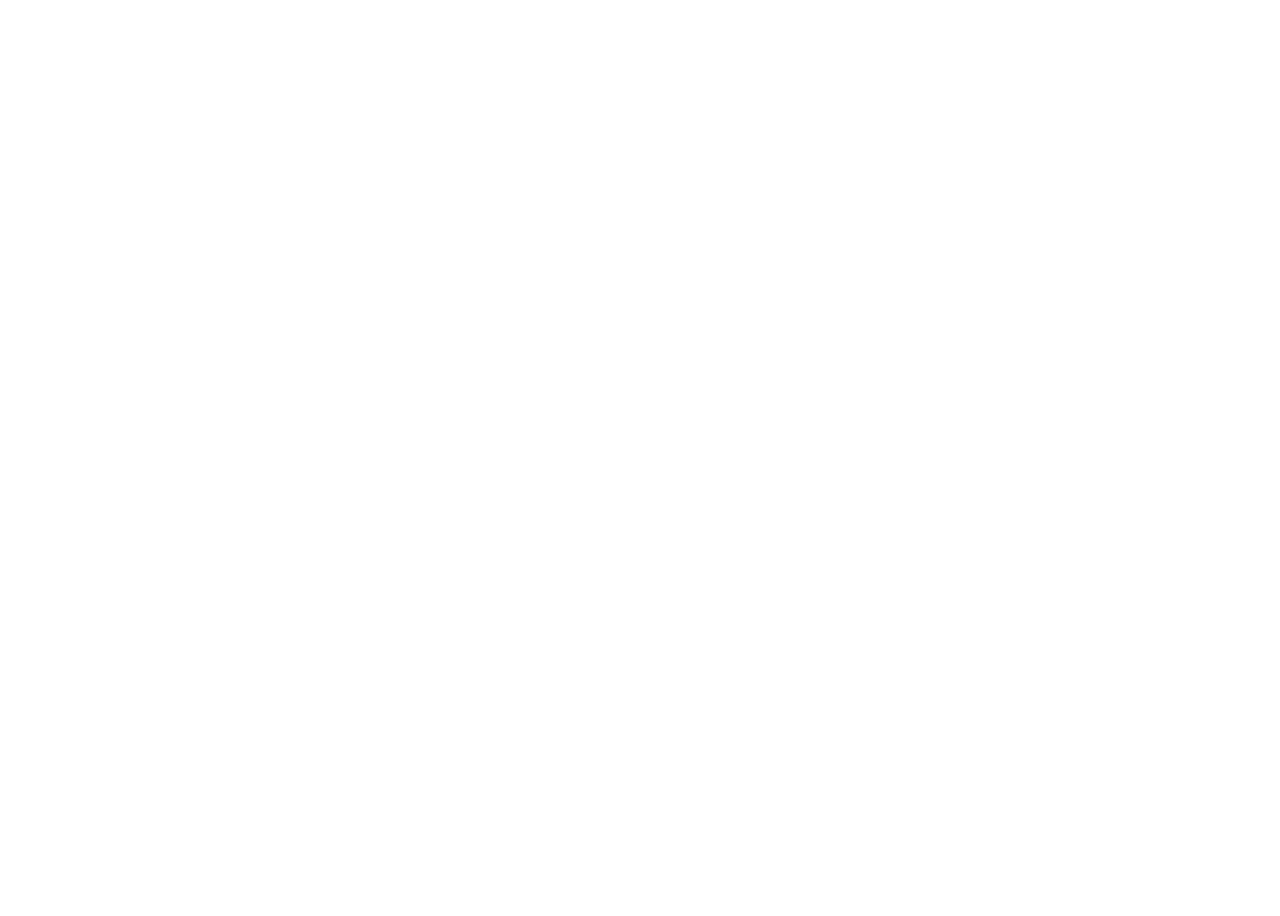
==== index.html @ bbb89a78 "billedekarusel" ====
<!DOCTYPE html>
<html lang="en">
<head>
    <meta charset="UTF-8">
    <meta http-equiv="X-UA-Compatible" content="IE=edge">
    <meta name="viewport" content="width=device-width, initial-scale=1.0">
<!--fonts-->

    <link rel="preconnect" href="https://fonts.googleapis.com"> 
    <link rel="preconnect" href="https://fonts.gstatic.com" crossorigin> 
    <link href="https://fonts.googleapis.com/css2?family=Poiret+One&display=swap" rel="stylesheet">
    
    <link rel="preconnect" href="https://fonts.googleapis.com"> 
    <link rel="preconnect" href="https://fonts.gstatic.com" crossorigin> 
    <link href="https://fonts.googleapis.com/css2?family=Montserrat+Alternates:wght@100&family=Poiret+One&display=swap" rel="stylesheet">

    <link rel="preconnect" href="https://fonts.googleapis.com"> 
<link rel="preconnect" href="https://fonts.gstatic.com" crossorigin> 
<link href="https://fonts.googleapis.com/css2?family=Quicksand:wght@300&display=swap" rel="stylesheet">

    <link rel="stylesheet" href="styles.css">
    <title>Document</title>
</head>
<body>
    <div class="container">
        <div class="pic" id="pic9"></div>
        <div class="pic" id="pic8"></div>
        <div class="pic" id="pic7"></div>
        <div class="pic" id="pic6"></div>
        <div class="pic" id="pic5"></div>
        <div class="pic" id="pic4"></div>
        <div class="pic" id="pic3"></div>
        <div class="pic" id="pic2"></div>
        <div class="pic" id="pic1"></div>
      </div>
</body>
---- styles.css ----
/*billedekarusel motherfucking!!*/
.container {
    position: relative;
    display: block;
    width: 100%;
  min-height: 900px;
    margin: 0 auto;
  }
    .pic {
    position: absolute;
    top: 0;
    left: 0;
    width: 100%;
    height: 100%;
    background-size: cover;
    background-position: center;
    background-repeat: no-repeat;
    -webkit-animation: fade 63s infinite;
    animation: fade 63s infinite;
  }
  #pic1 {
    animation-delay: 0s;
    background-image: url(images/a.png);
  }
  #pic2 {
    animation-delay: 7s;
    background-image: url(images/b.png);
  }
  #pic3 {
    animation-delay: 14s;
    background-image: url(images/c.png);
  }
  #pic4 {
    animation-delay: 21s;
    background-image: url(images/d.png);
  }
  #pic5 {
    animation-delay: 28s;
    background-image: url(images/e.png);
  }
  #pic6 {
    animation-delay: 35s;
    background-image: url(images/f.png);
  }
  #pic7 {
    animation-delay: 42s;
    background-image: url(images/g.png);
  }
  #pic8 {
    animation-delay: 49s;
    background-image: url(images/h.png);
  }
  #pic9 {
    animation-delay: 56s;
    background-image: url(images/i.png);
  }
  @-webkit-keyframes fade {
    0% {
      opacity: 1;
    }
    8% {
      opacity: 1;
    }
    11% {
      opacity: 0;
    }
    97% {
      opacity: 0;
    }
    100% {
      opacity: 1;
    }
  }
  @keyframes fade {
    0% {
      opacity: 1;
    }
    8% {
      opacity: 1;
    }
    11% {
      opacity: 0;
    }
    97% {
      opacity: 0;
    }
    100% {
      opacity: 1;
    }
  }
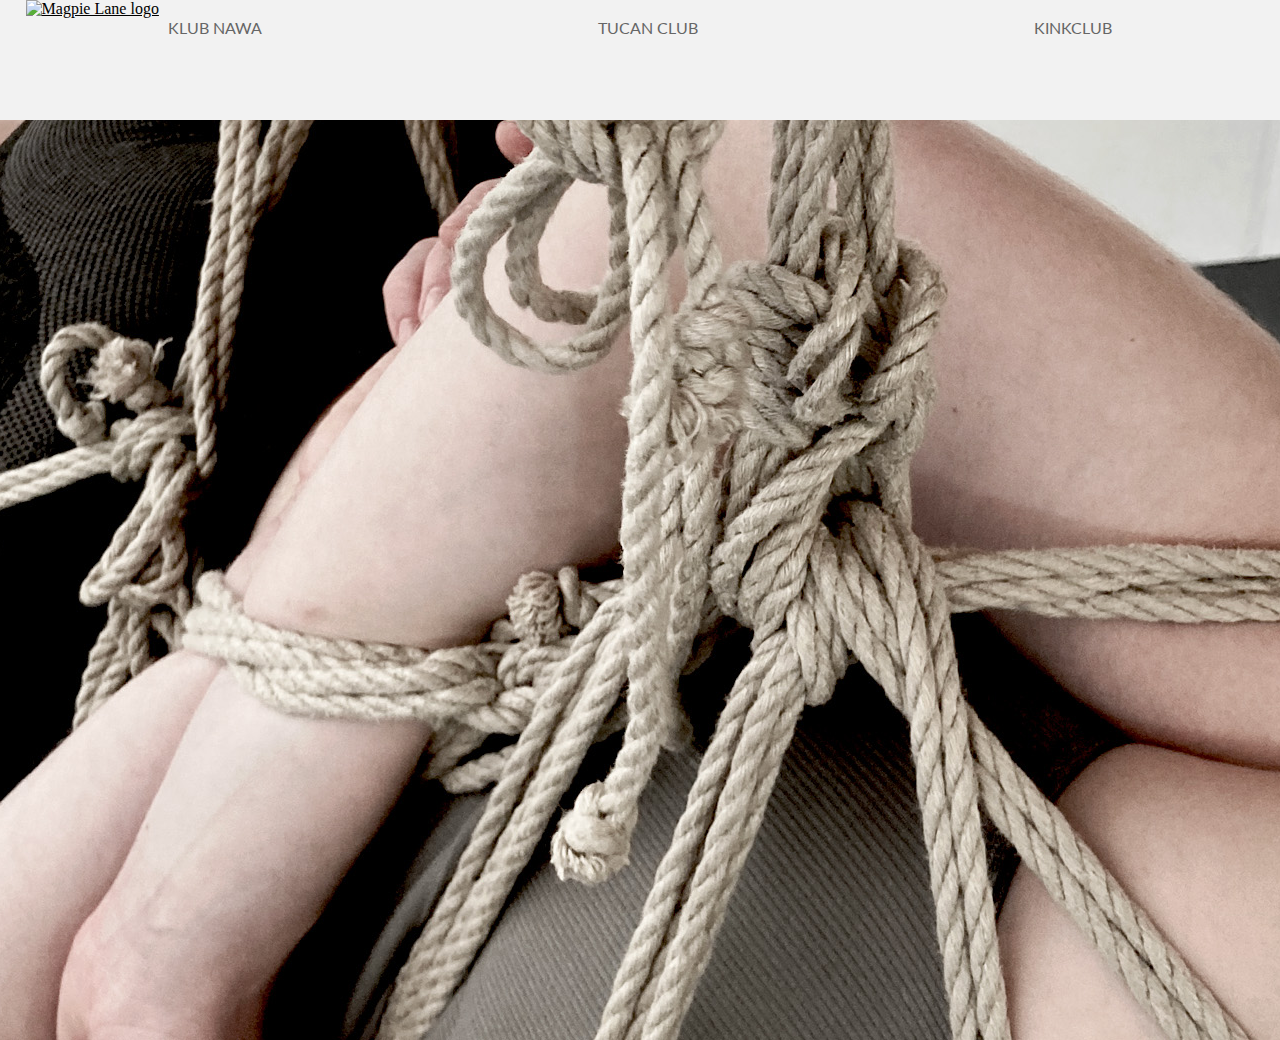
==== commit 9d60bf40: "en hel masse" ====
--- a/index.html
+++ b/index.html
@@ -11,8 +11,8 @@
     <link href="https://fonts.googleapis.com/css2?family=Poiret+One&display=swap" rel="stylesheet">
     
     <link rel="preconnect" href="https://fonts.googleapis.com"> 
-    <link rel="preconnect" href="https://fonts.gstatic.com" crossorigin> 
-    <link href="https://fonts.googleapis.com/css2?family=Montserrat+Alternates:wght@100&family=Poiret+One&display=swap" rel="stylesheet">
+<link rel="preconnect" href="https://fonts.gstatic.com" crossorigin> 
+<link href="https://fonts.googleapis.com/css2?family=Lato:wght@100&display=swap" rel="stylesheet">
 
     <link rel="preconnect" href="https://fonts.googleapis.com"> 
 <link rel="preconnect" href="https://fonts.gstatic.com" crossorigin> 
@@ -22,7 +22,93 @@
     <title>Document</title>
 </head>
 <body>
-    <div class="container">
+    <header>
+        <!--Logo-->
+        <a id="logo" href="index.html"><img src="fotos/magpielanelogo.png" alt="Magpie Lane logo"></a>
+    
+        <!--Knapperne i headeren-->  
+        <nav>
+                    <div class="dropdown">
+                        <a href="nawa.html">KLUB NAWA</a>
+                            <div class="dropdown-content">
+                                <span>
+                                    <a href="nawa.html">Klub NAWA</a><br>
+                                </span>
+                                <span>
+                                    <a href="nawa.html#helenasreb">Helenas reb</a><br>
+                                </span>
+                                <span>
+                                    <a href="nawa.html#3stadier">3 stadier</a><br>
+                                </span>
+                            </div>
+                    </div>
+    
+                    <div class="dropdown">
+                        <a href="tucan.html">TUCAN CLUB</a>
+                            <div class="dropdown-content">
+                                <span>
+                                    <a href="tucan.html">TUCAN Club</a><br>
+                                </span>
+                                <span>
+                                    <a href="#">Rum</a><br>
+                                </span>
+                                <span>
+                                    <a href="#">Swinging 20's</a><br>
+                                </span>
+                            </div>
+                    </div>
+    
+                    <div class="dropdown">
+                        <a href="kinkclub.html">KINKCLUB</a>
+                            <div class="dropdown-content">
+                                <span>
+                                    <a href="kinkclub.html">KinkClub</a><br>
+                                </span>
+                                <span>
+                                    <a href="#">?</a><br>
+                                </span>
+                                <span>
+                                    <a href="#">?</a><br>
+                                </span>
+                            </div>
+                    </div> 
+        </nav>
+    
+        <!--Burger-->
+        <nav id="burgermenu">
+            <div class="navbar">
+                <div class="container nav-container">
+                  <input class="checkbox" type="checkbox" name="" id="" />
+                  <div class="hamburger-lines">
+                    <span class="line line1"></span>
+                    <span class="line line2"></span>
+                    <span class="line line3"></span>
+                </div>  
+                <div class="menu-items">
+                    <a href="index.html"> <img id="burgerlogo" src="fotos/logomagpieart.jpg"></a>
+                    <li><a href="nawa.html">KLUB NAWA</a></li>
+                    <li><a class="ddc" href="nawa.html">Klub NAWA</a></li>
+                    <li><a class="ddc" href="nawa.html#helenasreb">Helenas reb</a></li>
+                    <li><a class="ddc" href="nawa.html#3stadier">3 stadier</a></li></br></br>
+                    
+                    <li><a href="tucan.html">TUCAN CLUB</a></li>
+                    <li><a class="ddc" href="tucan.html">Tucan Club</a></li>
+                    <li><a class="ddc" href="#">Rum</a></li>
+                    <li><a class="ddc" href="#">Swinging 20's</a></li></br></br>
+                    
+                    <li><a href="kinkclub.html">KINKCLUB</a></li>
+                    <li><a class="ddc" href="kinkclub.html">KinkClub</a></li>
+                    <li><a class="ddc" href="#">?</a></li>
+                    <li><a class="ddc" href="#">?</a></li></br></br>
+                    
+                </div>
+              </div>
+            </div>
+          </nav>
+    </header>
+
+<main>
+    <div class="containerkarusel">
         <div class="pic" id="pic9"></div>
         <div class="pic" id="pic8"></div>
         <div class="pic" id="pic7"></div>
@@ -32,5 +118,7 @@
         <div class="pic" id="pic3"></div>
         <div class="pic" id="pic2"></div>
         <div class="pic" id="pic1"></div>
-      </div>
+    </div>
+
+</main>
 </body>--- a/styles.css
+++ b/styles.css
@@ -1,12 +1,23 @@
 
-/*billedekarusel motherfucking!!*/
-.container {
+*{
+    padding: 0;
+    margin: 0;
+    box-sizing: border-box;
+}
+#nawabody{
+    background-image: url(images/baggrundnawa1.jpg);
+    background-size: 100% 100%;
+}
+
+/*----karusel*/
+.containerkarusel {
     position: relative;
     display: block;
     width: 100%;
-  min-height: 900px;
+    height: 940px;
     margin: 0 auto;
-  }
+    margin-top: 100px;
+}
     .pic {
     position: absolute;
     top: 0;
@@ -21,11 +32,11 @@
   }
   #pic1 {
     animation-delay: 0s;
-    background-image: url(images/a.png);
+    background-image: url(images/LkaruselN1.jpg);
   }
   #pic2 {
     animation-delay: 7s;
-    background-image: url(images/b.png);
+    background-image: url(images/LkaruselT1.jpg);
   }
   #pic3 {
     animation-delay: 14s;
@@ -33,11 +44,11 @@
   }
   #pic4 {
     animation-delay: 21s;
-    background-image: url(images/d.png);
+    background-image: url(images/LkaruselN2.jpg);
   }
   #pic5 {
     animation-delay: 28s;
-    background-image: url(images/e.png);
+    background-image: url(images/LkaruselT2.jpg);
   }
   #pic6 {
     animation-delay: 35s;
@@ -45,16 +56,19 @@
   }
   #pic7 {
     animation-delay: 42s;
-    background-image: url(images/g.png);
+    background-image: url(images/LkaruselN3.jpg);
   }
   #pic8 {
     animation-delay: 49s;
-    background-image: url(images/h.png);
+    background-image: url(images/LkaruselT3.jpg);
   }
   #pic9 {
     animation-delay: 56s;
     background-image: url(images/i.png);
   }
+ 
+ 
+
   @-webkit-keyframes fade {
     0% {
       opacity: 1;
@@ -88,4 +102,611 @@
     100% {
       opacity: 1;
     }
-  }+  }
+
+.Lfilmtop{
+    width: 100%;
+    height: auto;
+    margin: auto;
+    display: block;
+    margin-top: 120px;
+}
+.helena{
+    width: 40%;
+    height: auto;
+    margin: auto;
+    display: block;
+    margin-top: 120px;
+}
+.Mfilmtop{
+    width: 100%;
+    height: auto;
+    display: none;
+}
+
+/*---------billeder---------*/
+.bfuldskærm{
+    width: 100%;
+    height: auto;
+    margin-top: 200px;
+    margin-bottom: 50px;
+}
+.topmargin50{
+    margin-top: 50;
+}
+.laptopbillede{
+    display: block;
+}
+.mobilbillede{
+    display: none;
+}
+
+/*---------------------------------TEKST--------------------------------*/
+
+h1{
+    font-family: 'Poiret One', cursive;
+    text-align: center;
+    margin-top: 200px;
+    margin-bottom: 100px;
+    font-size: 100pt; 
+}
+p{
+    color: black;
+    font-size: 20pt;
+    font-family: 'Lato', sans-serif;
+}
+.kasseløsp{
+    margin-left: 10%;
+    margin-right: 10%;
+    margin-top: 200px;
+}
+.fed{
+    font-weight:bolder;
+}
+/*---------------------------------BODY--------------------------------*/
+body a{
+    text-decoration: none;
+    color: black;
+}
+body a:hover{
+    text-decoration: underline;
+    
+}
+/*---------------------------------------HEADER--------------------------------*/
+#burgermenu{
+    display: none; /*dækker over den ekstra menu - burgermenuen - der ikke skal vises på laptop*/
+}
+header{
+    display: flex;
+    align-items: center;
+    position: fixed;
+    top: 0;
+    width: 100%;
+    height: 120px;
+    z-index: 999;
+    display: block;
+    background-color: #f2f2f2;
+}
+
+#logo{
+    width: 20%;
+    padding-left: 2%;
+}
+
+header nav{
+    display: flex;
+    justify-content: space-around;
+    align-items: center;
+}
+
+header nav a{
+    padding-left: 45px;
+    padding-right: 45px;
+    text-decoration:none;
+    color: #666666;
+    font-family: 'Lato', sans-serif;
+}
+header nav a:hover{
+    text-decoration: underline;
+
+}
+
+/*dropdown------------------------------------------*/
+.dropdown{
+    position: relative;
+    display: inline-block;
+  }
+  
+.dropdown-content{
+    display:none;
+    color: #666666;
+    position: absolute;
+    z-index: 1;
+    min-width: 240px;
+    background-color: #f2f2f2;
+    text-align: left;
+    font-size: 15px;
+    padding: 10px;
+}
+.dropdown-content a:hover{
+    text-decoration: none;
+    color: #666666;
+    text-decoration: underline;
+}
+.dropdown:hover .dropdown-content{
+    display: block;   
+}
+
+/*burgerikon---------------------------------*/
+.burgerikon .checkbox {
+    position: absolute;
+    display: block;
+    height: 32px;
+    width: 32px;
+    top: 20px;
+    right: 20px;
+    z-index: 5;
+    opacity: 0;
+    cursor: pointer;
+  }
+  
+.burgerikon .hamburger-lines {
+    display: block;
+    height: 26px;
+    width: 32px;
+    position: absolute;
+    top: 17px;
+    right: 20px;
+    z-index: 2;
+    display: flex;
+    flex-direction: column;
+    justify-content: space-between;
+  }
+  
+.burgerikon .hamburger-lines .line {
+    display: block;
+    height: 4px;
+    width: 100%;
+    border-radius: 10px;
+    background: #0e2431;
+  }
+.burgerikon .hamburger-lines .line1 {
+    transform-origin: 0% 0%;
+    transition: transform 0.4s ease-in-out;
+  }
+  
+.burgerikon .hamburger-lines .line2 {
+    transition: transform 0.2s ease-in-out;
+  }
+  
+.burgerikon .hamburger-lines .line3 {
+    transform-origin: 0% 100%;
+    transition: transform 0.4s ease-in-out;
+  }
+.burgerikon{
+    display: none;
+    
+}
+.burgerikon input[type="checkbox"]:checked ~ .menu-items {
+    transform: translateX(0);
+  }
+  
+.burgerikon input[type="checkbox"]:checked ~ .hamburger-lines .line1 {
+    transform: rotate(45deg);
+  }
+.burgerikon input[type="checkbox"]:checked ~ .hamburger-lines .line2 {
+    transform: scaleY(0);
+  }
+  
+.burgerikon input[type="checkbox"]:checked ~ .hamburger-lines .line3 {
+    transform: rotate(-45deg);
+  }
+  
+.burgerikon input[type="checkbox"]:checked ~ .logo{
+    display: none;
+  }
+/*-----------FLEXBOKSE-------------*/
+.flexbillede{
+    width: 100%;
+    height: auto;
+    margin-top: 100px;
+    margin-bottom: 100px;
+}
+.flex1b1t{
+    display: flex;
+    width: 100%;
+    height: auto;
+    padding-left: 10%;
+    padding-right: 10%;
+    justify-content: space-between;
+    gap: 5%;
+    margin-top: 200px;
+    margin-bottom: 50px;
+}
+.flex2b1t{
+    display: flex;
+    width: 100%;
+    height: auto;
+    justify-content: space-between;
+    gap: inherit;
+    margin-top: 200px;
+    margin-bottom: 50px;
+    padding-right: 10%;
+}
+.freverse{
+    padding-right: 0%;
+    padding-left: 10%;
+}
+/*--------------BOKSE UDEN FLEX-----------*/
+.baggrundstekstur{
+    width: 100%;
+    height: auto;
+    background-image: url(images/nawatexturb.jpg);
+    background-size: 100% 100%;
+    padding-top: 40px;
+    padding-bottom: 100px;
+    margin-top: 200px;
+    margin-bottom: 200px;
+}
+.bogt{
+    width: 35%;
+    height: auto;
+}
+
+/*------------FLEX INDHOLD----------*/
+.flex1b1ttekst{
+    width: 25%;
+    height: auto;
+}
+.Lflex1b1tbillede{
+    width: 43%;
+    height: auto;
+    display: block;
+}
+.Mflex1b1tbillede{
+   display: none;
+}
+.mbilledembaggrund{
+    display: none;
+}
+.lbilledembaggrund{
+    width: 70%;
+    height: auto;
+    margin: auto;
+    margin-top: 40px;
+    margin-bottom: 40px;
+    display: block;
+}
+.lbogtbillede{
+    width: 100%;
+    height: auto;
+    display: block;
+    margin-top: 50px;
+}
+.mbogtbillede{
+    display: none;
+}
+.lflex2b1tbillede{
+    width: 50%;
+    height: auto;
+    margin-left: 0px;
+    display: block;
+}
+.reverse{
+    margin-right: 0px;
+}
+.mflex2b1tbillede{
+    display: none;
+}
+
+@media screen and (max-width: 900px){
+   
+    p{
+        font-size: 17pt;
+    }
+    .pbaggrund{
+        margin: 10px, 10px, 50px, 10px; 
+    }
+    #logo{
+        display: none;
+    }
+    header nav{
+        display: none; /*dækker over laptopmenuen, så den ikke vises på mobil*/
+    }
+    /* burgermenu----------------------------*/
+    *{
+    margin: 0;
+    padding: 0;
+    box-sizing: border-box;
+    }
+
+    #burgermenu{
+        margin-top: -25px;
+        display: block; /*burgermenu vises*/
+    }
+    .menu-items {
+        margin-top:-25px; /*for at få menu-items kassen til at gå helt op til toppen af skærmen - ellers vistes lidt af billedet i toppen*/
+    }
+    .container {
+        width: 100%;
+        margin: auto;
+      }
+      
+    .navbar {
+        width: 100%;
+    }
+      
+    .nav-container {
+        display: flex;
+        justify-content: space-between;
+        align-items: center;
+        height: 62px;
+        /*margin-top: 20px;*/
+    }
+      
+    .navbar .menu-items {
+        display: flex;
+    }
+      
+    .navbar .nav-container li { /*for at alle punkter ikke får en prik foran sig (fordi <li>)*/
+        list-style: none;
+    }
+      
+    .navbar .nav-container a {
+        text-decoration: none;
+        color: #666666;
+        font-weight: 500;
+        font-size: 1.2rem;
+        padding: 0.7rem;
+    }
+      
+    .nav-container {
+        display: block;
+        position: relative;
+        height: 60px;
+    }
+      
+    .nav-container .checkbox { /*styling af den usynlige chechbox, der ligger under burgerikonet, så det virker når man klikker på det - ellers er det bare et billede*/
+        position: absolute;
+        display: block;
+        height: 32px;
+        width: 32px;
+        top: 40px;
+        right: 20px;
+        z-index: 5;
+        opacity: 0;
+        cursor: pointer;
+    }
+      
+    .nav-container .hamburger-lines { /*ja - burgerlinjernes styling så de ses som burger*/
+        display: block;
+        height: 26px;
+        width: 32px;
+        position: absolute;
+        top: 40px;
+        right: 20px;
+        z-index: 2;
+        display: flex;
+        flex-direction: column;
+        justify-content: space-between;
+    }
+      
+    .nav-container .hamburger-lines .line { /*styling af den enkelte linje i burgeren*/
+        display: block;
+        height: 4px;
+        width: 100%;
+        border-radius: 10px;
+        background: #666666;
+    }
+      
+    .nav-container .hamburger-lines .line1 { 
+        transform-origin: 0% 0%;
+        transition: transform 0.4s ease-in-out;
+    }
+      
+    .nav-container .hamburger-lines .line2 { 
+        transition: transform 0.2s ease-in-out;
+    }
+      
+    .nav-container .hamburger-lines .line3 {
+        transform-origin: 0% 100%;
+        transition: transform 0.4s ease-in-out;
+    }
+      
+    .navbar .menu-items { /*styling til hvordan linksene er placeret og transformeres*/
+        padding-top: 120px;
+        background-color: #f2f2f2;
+        height: 110vh;
+        width: 100%;
+        transform: translate(-150%);
+        display: flex;
+        flex-direction: column;
+        padding-left: 50px;
+        transition: transform 0.5s ease-in-out;
+        text-align: center;
+        line-height: 10PX;
+    }
+    
+      
+    .navbar .menu-items li { /*tekststørrelse, -type og den slags*/
+        margin-bottom: 1.2rem;
+        font-size: 1.5rem;
+        font-weight: 500;
+        text-align: left;
+        padding-left: 30%;
+    }
+    .navbar .menu-items .ddc { /*det samme, men til de punkter, der var dropdown content (derfor ddc) i laptopnaven*/
+        margin-bottom: 1.2rem;
+        font-size: 1rem;
+        font-weight: 400;
+        text-align: left;
+    }
+    #burgerlogo {
+        position: absolute;
+        top: 5px;
+        left: 15px;
+        width: 10%;
+        height: auto; 
+        margin-top: 20px;
+    }
+      
+    .nav-container input[type="checkbox"]:checked ~ .menu-items { /* hvad der sker når den usynlige checkbox er checket af*/
+        transform: translateX(0);
+    }
+      
+    .nav-container input[type="checkbox"]:checked ~ .hamburger-lines .line1 { /*øverste burgerlinje drejer højre ende ned*/
+        transform: rotate(45deg);
+    }
+      
+    .nav-container input[type="checkbox"]:checked ~ .hamburger-lines .line2 { /*midterste linje forsvinder*/
+        transform: scaleY(0);
+    }
+      
+    .nav-container input[type="checkbox"]:checked ~ .hamburger-lines .line3 {/*nederste burgerlinje drejer højre ende op*/
+        transform: rotate(45deg);
+        transform: rotate(-45deg);
+    }
+    
+    .nav-container input[type="checkbox"]:checked ~ .logo{
+        display: block;
+    }
+
+    /*----karusel----*/
+    #pic1 {
+        animation-delay: 0s;
+        background-image: url(images/MkaruselN1.jpg);
+      }
+      #pic2 {
+        animation-delay: 7s;
+        background-image: url(images/MkaruselT1.jpg);
+      }
+      #pic3 {
+        animation-delay: 14s;
+        background-image: url(images/c.png);
+      }
+      #pic4 {
+        animation-delay: 21s;
+        background-image: url(images/MkaruselN2.jpg);
+      }
+      #pic5 {
+        animation-delay: 28s;
+        background-image: url(images/MkaruselT2.jpg);
+      }
+      #pic6 {
+        animation-delay: 35s;
+        background-image: url(images/f.png);
+      }
+      #pic7 {
+        animation-delay: 42s;
+        background-image: url(images/MkaruselN3.jpg);
+      }
+      #pic8 {
+        animation-delay: 49s;
+        background-image: url(images/MkaruselT3.jpg);
+      }
+      #pic9 {
+        animation-delay: 56s;
+        background-image: url(images/i.png);
+      }
+
+
+    .Lfilmtop{
+        display: none;
+    }
+    .Mfilmtop{
+        display: block;
+        width: 100%;
+    }
+    /*------------BOKSE UDEN FLEX----------------------------------------*/
+    .bogt{
+        width: 100%;
+        margin-top: 50px;
+    }
+
+    /*--------------FLEXBOKSE---------------------------------------------*/
+    .flex1b1t{
+        flex-direction: column;
+        padding-left: 0px;
+        padding-right: 0px;
+        justify-content: space-between;
+        gap: 100px;
+    }
+    .flex2b1t{
+        flex-direction: column;
+        padding-right: 0%;
+    }
+    .freverse{
+        padding-left: 0%;
+    }
+    /*-----------FLEX INDHOLD----------------------------------------------*/
+    .flex1bt1tekst{
+        width: 80%;
+        margin: auto;
+    }
+    .Lflex1b1tbillede{
+        display: none;
+    }
+    .Mflex1b1tbillede{
+        width: 100%;
+        height: auto;
+        display: block;
+    }
+    .laptopbillede{
+        display: none;
+    }
+    .mobilbillede{
+        display: block;
+    }
+    .lbilledembaggrund{
+        display: none;
+    }
+    .mbilledembaggrund{
+        width: 70%;
+        height: auto;
+        margin: auto;
+        margin-bottom: 40px;
+        display: block;
+    }
+    .mbogtbillede{
+        width: 100%;
+        height: auto;
+        display: block;
+    }
+    .lbogtbillede{
+        display: none;
+    }
+    .mflex2b1tbillede{
+        width: 70%;
+        height: auto;
+        display: block;
+    }
+    .lflex2b1tbillede{
+        display: none;
+    }
+    .mflex2b1tbillede{
+        width: 90%;
+        height: auto;
+        margin-left: 0px;
+        margin-top: 100px;
+        display: block;
+    }
+
+    .lflex2b1tbillede{
+        display: none;
+    }
+    .bogttekst{
+        width: 80%;
+        margin: auto;
+    }
+    .mbogtbillede{
+        width: 70%;
+        height: auto;
+        display: block;
+        margin: auto;
+        margin-top: 50px;
+    }
+    .lbogtbillede{
+        display: none;
+    }
+
+}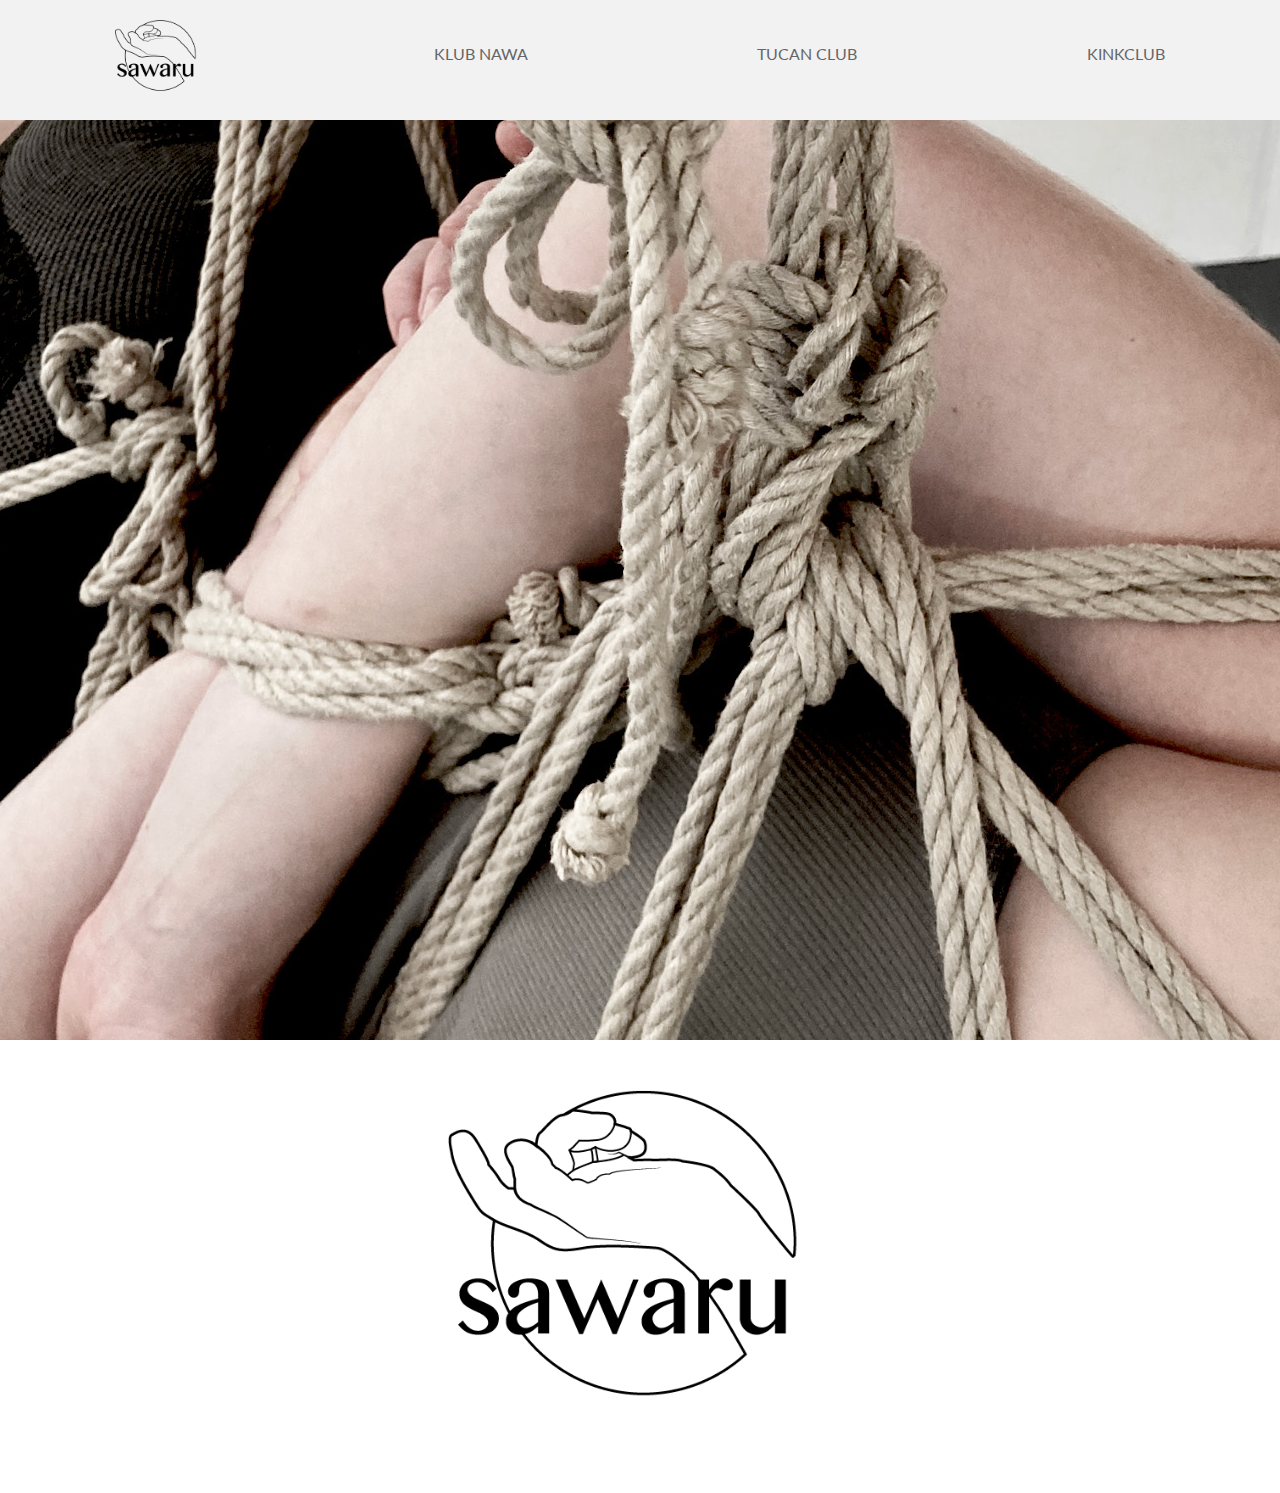
==== commit 7a512f9f: "Okay lidt meget mere" ====
--- a/index.html
+++ b/index.html
@@ -22,12 +22,12 @@
     <title>Document</title>
 </head>
 <body>
-    <header>
-        <!--Logo-->
-        <a id="logo" href="index.html"><img src="fotos/magpielanelogo.png" alt="Magpie Lane logo"></a>
-    
-        <!--Knapperne i headeren-->  
+    <header>  
         <nav>
+            <div>
+                <a href="index.html">   
+                <img id="logo" src="images/sawaru.png" alt="sawaru"></a> 
+            </div>
                     <div class="dropdown">
                         <a href="nawa.html">KLUB NAWA</a>
                             <div class="dropdown-content">
@@ -50,10 +50,10 @@
                                     <a href="tucan.html">TUCAN Club</a><br>
                                 </span>
                                 <span>
-                                    <a href="#">Rum</a><br>
+                                    <a href="tucan.html#faciliteter">Legerum</a><br>
                                 </span>
                                 <span>
-                                    <a href="#">Swinging 20's</a><br>
+                                    <a href="tucan.html#swinging20s">Swinging 20's</a><br>
                                 </span>
                             </div>
                     </div>
@@ -65,10 +65,10 @@
                                     <a href="kinkclub.html">KinkClub</a><br>
                                 </span>
                                 <span>
-                                    <a href="#">?</a><br>
+                                    <a href="kinkclub.html#thepain">The pain that i'm used to</a><br>
                                 </span>
                                 <span>
-                                    <a href="#">?</a><br>
+                                    <a href="kinkclub.html#lotte">Lottes første stik</a><br>
                                 </span>
                             </div>
                     </div> 
@@ -78,6 +78,7 @@
         <nav id="burgermenu">
             <div class="navbar">
                 <div class="container nav-container">
+                    <a href="index.html"> <img id="burgerlogo" src="images/sawaru.png"></a>
                   <input class="checkbox" type="checkbox" name="" id="" />
                   <div class="hamburger-lines">
                     <span class="line line1"></span>
@@ -85,7 +86,7 @@
                     <span class="line line3"></span>
                 </div>  
                 <div class="menu-items">
-                    <a href="index.html"> <img id="burgerlogo" src="fotos/logomagpieart.jpg"></a>
+                    <a href="index.html"> <img id="burgerlogo" src="images/sawaru.png"></a>
                     <li><a href="nawa.html">KLUB NAWA</a></li>
                     <li><a class="ddc" href="nawa.html">Klub NAWA</a></li>
                     <li><a class="ddc" href="nawa.html#helenasreb">Helenas reb</a></li>
@@ -93,13 +94,13 @@
                     
                     <li><a href="tucan.html">TUCAN CLUB</a></li>
                     <li><a class="ddc" href="tucan.html">Tucan Club</a></li>
-                    <li><a class="ddc" href="#">Rum</a></li>
-                    <li><a class="ddc" href="#">Swinging 20's</a></li></br></br>
+                    <li><a class="ddc" href="tucan.html#faciliteter">Legerum</a></li>
+                    <li><a class="ddc" href="tucan.html#swinging20s">Swinging 20's</a></li></br></br>
                     
                     <li><a href="kinkclub.html">KINKCLUB</a></li>
                     <li><a class="ddc" href="kinkclub.html">KinkClub</a></li>
-                    <li><a class="ddc" href="#">?</a></li>
-                    <li><a class="ddc" href="#">?</a></li></br></br>
+                    <li><a class="ddc" href="kinkclub.html#thepain">The pain that i'm used to</a></li>
+                    <li><a class="ddc" href="kinkclub.html#lotte">Lottes første stik</a></li></br></br>
                     
                 </div>
               </div>
@@ -119,6 +120,9 @@
         <div class="pic" id="pic2"></div>
         <div class="pic" id="pic1"></div>
     </div>
+    
+
+    <img id="sawaru" src="images/sawaru.png">
 
 </main>
 </body>--- a/styles.css
+++ b/styles.css
@@ -4,10 +4,68 @@
     margin: 0;
     box-sizing: border-box;
 }
+
 #nawabody{
-    background-image: url(images/baggrundnawa1.jpg);
-    background-size: 100% 100%;
-}
+    background-color: #f2f2f2;
+    /*background-image: url(images/Nbaggrund.jpg);
+    background-size: 100% 100%;*/
+}
+#nawabody p{
+    color: black;
+    font-size: 20pt;
+    font-family: 'Lato', sans-serif;
+}
+#nawabody h1{
+    color: black;
+}
+
+#tucanbody{
+    background-color: #232323;
+    /*background-image: url(images/tbaggrund.jpg);
+    background-size: 100% 100%;*/
+}
+#tucanbody p{
+    color: white;
+    font-size: 20pt;
+    font-family: 'Lato', sans-serif;
+    font-weight: bold;
+}
+#tucanbody h1{
+    color: #f2f2f2;
+}
+#tucanbody header{
+    background-color: #232323;
+}
+#tucanbody header nav a{
+    color: white;
+}
+#tucanbody .dropdown-content{
+    background-color: #232323;
+}
+
+
+#kinkclubbody{
+    background-color: black;
+}
+#kinkclubbody h1{
+    color: white;
+}
+#kinkclubbody p{
+    color: white;
+    font-size: 20pt;
+    font-family: 'Lato', sans-serif;
+    font-weight: lighter;
+}
+#kinkclubbody header{
+    background-color: black;
+}
+#kinkclubbody header nav a{
+    color: white;
+}
+#kinkklubbody .dropdown-content{
+    background-color: black;
+}
+
 
 /*----karusel*/
 .containerkarusel {
@@ -27,44 +85,44 @@
     background-size: cover;
     background-position: center;
     background-repeat: no-repeat;
-    -webkit-animation: fade 63s infinite;
-    animation: fade 63s infinite;
+    -webkit-animation: fade 45s infinite;
+    animation: fade 45s infinite;
   }
   #pic1 {
     animation-delay: 0s;
     background-image: url(images/LkaruselN1.jpg);
   }
   #pic2 {
-    animation-delay: 7s;
+    animation-delay: 5s;
     background-image: url(images/LkaruselT1.jpg);
   }
   #pic3 {
-    animation-delay: 14s;
-    background-image: url(images/c.png);
+    animation-delay: 10s;
+    background-image: url(images/LkaruselK1.jpg);
   }
   #pic4 {
-    animation-delay: 21s;
+    animation-delay: 15s;
     background-image: url(images/LkaruselN2.jpg);
   }
   #pic5 {
-    animation-delay: 28s;
+    animation-delay: 20s;
     background-image: url(images/LkaruselT2.jpg);
   }
   #pic6 {
+    animation-delay: 25s;
+    background-image: url(images/LkaruselK2.jpg);
+  }
+  #pic7 {
+    animation-delay: 30s;
+    background-image: url(images/LkaruselN3.jpg);
+  }
+  #pic8 {
     animation-delay: 35s;
-    background-image: url(images/f.png);
-  }
-  #pic7 {
-    animation-delay: 42s;
-    background-image: url(images/LkaruselN3.jpg);
-  }
-  #pic8 {
-    animation-delay: 49s;
     background-image: url(images/LkaruselT3.jpg);
   }
   #pic9 {
-    animation-delay: 56s;
-    background-image: url(images/i.png);
+    animation-delay: 40s;
+    background-image: url(images/LkaruselK3.jpg);
   }
  
  
@@ -73,13 +131,13 @@
     0% {
       opacity: 1;
     }
-    8% {
+    6% {
       opacity: 1;
     }
     11% {
       opacity: 0;
     }
-    97% {
+    95% {
       opacity: 0;
     }
     100% {
@@ -90,13 +148,13 @@
     0% {
       opacity: 1;
     }
-    8% {
+    6% {
       opacity: 1;
     }
     11% {
       opacity: 0;
     }
-    97% {
+    95% {
       opacity: 0;
     }
     100% {
@@ -150,10 +208,12 @@
     margin-bottom: 100px;
     font-size: 100pt; 
 }
-p{
-    color: black;
-    font-size: 20pt;
-    font-family: 'Lato', sans-serif;
+.kasseløsphvid{
+    margin-left: 10%;
+    margin-right: 10%;
+    margin-top: 200px;
+    font-weight:bolder;
+    color: rgb(255, 255, 255);
 }
 .kasseløsp{
     margin-left: 10%;
@@ -163,6 +223,7 @@
 .fed{
     font-weight:bolder;
 }
+
 /*---------------------------------BODY--------------------------------*/
 body a{
     text-decoration: none;
@@ -172,9 +233,14 @@
     text-decoration: underline;
     
 }
+
 /*---------------------------------------HEADER--------------------------------*/
 #burgermenu{
     display: none; /*dækker over den ekstra menu - burgermenuen - der ikke skal vises på laptop*/
+}
+.anchor{
+    min-height: 2px;
+    opacity: 0;
 }
 header{
     display: flex;
@@ -188,11 +254,6 @@
     background-color: #f2f2f2;
 }
 
-#logo{
-    width: 20%;
-    padding-left: 2%;
-}
-
 header nav{
     display: flex;
     justify-content: space-around;
@@ -200,11 +261,16 @@
 }
 
 header nav a{
-    padding-left: 45px;
-    padding-right: 45px;
+    padding-left: 35px;
+    padding-right: 35px;
     text-decoration:none;
     color: #666666;
     font-family: 'Lato', sans-serif;
+}
+#logo{
+    width: 89px;
+    left: 0px;
+    padding-top: 20px;
 }
 header nav a:hover{
     text-decoration: underline;
@@ -222,11 +288,17 @@
     color: #666666;
     position: absolute;
     z-index: 1;
-    min-width: 240px;
+    min-width: 300px;
     background-color: #f2f2f2;
     text-align: left;
     font-size: 15px;
     padding: 10px;
+}
+#tucanbody .dropdown-content{
+    background-color: #232323;
+}
+#kinkclubbody .dropdown-content{
+    background-color: black;
 }
 .dropdown-content a:hover{
     text-decoration: none;
@@ -317,11 +389,15 @@
     width: 100%;
     height: auto;
     padding-left: 10%;
-    padding-right: 10%;
+    padding-right: 0px;
     justify-content: space-between;
     gap: 5%;
     margin-top: 200px;
     margin-bottom: 50px;
+}
+.columnreverse{
+    padding-left: 0px;
+    padding-right: 10%;
 }
 .flex2b1t{
     display: flex;
@@ -337,14 +413,23 @@
     padding-right: 0%;
     padding-left: 10%;
 }
+.flex{
+    display: flex;
+    justify-content: space-between;
+    padding-left: 10%;
+    padding-right: 10%;
+    margin-bottom: 200px;
+    gap: 6%;
+    
+}
 /*--------------BOKSE UDEN FLEX-----------*/
 .baggrundstekstur{
     width: 100%;
     height: auto;
-    background-image: url(images/nawatexturb.jpg);
+    background-image: url(images/nawatextur.jpg);
     background-size: 100% 100%;
-    padding-top: 40px;
-    padding-bottom: 100px;
+    padding-top: 100px;
+    padding-bottom: 200px;
     margin-top: 200px;
     margin-bottom: 200px;
 }
@@ -352,15 +437,31 @@
     width: 35%;
     height: auto;
 }
-
+.textucan{
+    background-image: url(images/textur1.png);
+    background-size: 100% 100%;
+}
+.texkinkclub{
+    background-image: url(images/texkinkclub.jpg);
+    background-size: 100% 100%;
+}
+#sawaru{
+    width: 30%;
+    height: auto;
+    margin: auto;
+    margin-bottom: 40px;
+    margin-top: 50px;
+    display: block;
+}
 /*------------FLEX INDHOLD----------*/
 .flex1b1ttekst{
     width: 25%;
     height: auto;
 }
 .Lflex1b1tbillede{
-    width: 43%;
-    height: auto;
+    width: 50%;
+    height: auto;
+    padding-right: 0px;
     display: block;
 }
 .Mflex1b1tbillede{
@@ -398,7 +499,16 @@
 .mflex2b1tbillede{
     display: none;
 }
-
+.l2btextur{
+    width: 50%;
+    height: auto;
+    display: block;
+}
+.m2btextur{
+    width: 80%;
+    height: auto;
+    display: none;
+}
 @media screen and (max-width: 900px){
    
     p{
@@ -431,7 +541,10 @@
         width: 100%;
         margin: auto;
       }
-      
+    .burgerlogo{
+        padding-top: 70px;
+        padding-left: 30px;
+    } 
     .navbar {
         width: 100%;
     }
@@ -526,8 +639,13 @@
         text-align: center;
         line-height: 10PX;
     }
-    
-      
+    #tucanbody .navbar .menu-items{
+        background-color: #232323;
+    }
+    #kinkclubbody .navbar .menu-items{
+        background-color: black;
+    }
+   
     .navbar .menu-items li { /*tekststørrelse, -type og den slags*/
         margin-bottom: 1.2rem;
         font-size: 1.5rem;
@@ -582,7 +700,7 @@
       }
       #pic3 {
         animation-delay: 14s;
-        background-image: url(images/c.png);
+        background-image: url(images/MkaruselK1.jpg);
       }
       #pic4 {
         animation-delay: 21s;
@@ -594,7 +712,7 @@
       }
       #pic6 {
         animation-delay: 35s;
-        background-image: url(images/f.png);
+        background-image: url(images/MkaruselK2.jpg);
       }
       #pic7 {
         animation-delay: 42s;
@@ -606,7 +724,7 @@
       }
       #pic9 {
         animation-delay: 56s;
-        background-image: url(images/i.png);
+        background-image: url(images/MkaruselK3.jpg);
       }
 
 
@@ -622,7 +740,14 @@
         width: 100%;
         margin-top: 50px;
     }
-
+    #sawaru{
+        width: 50%;
+        height: auto;
+        margin: auto;
+        margin-bottom: 40px;
+        margin-top: 50px;
+        display: block;
+    }
     /*--------------FLEXBOKSE---------------------------------------------*/
     .flex1b1t{
         flex-direction: column;
@@ -638,6 +763,15 @@
     .freverse{
         padding-left: 0%;
     }
+    .flex{
+        display: flex;
+        flex-direction: column;
+        align-items: center;
+        margin: auto;
+    }
+    .columnreverse{
+        flex-direction: column-reverse;
+    }
     /*-----------FLEX INDHOLD----------------------------------------------*/
     .flex1bt1tekst{
         width: 80%;
@@ -708,5 +842,21 @@
     .lbogtbillede{
         display: none;
     }
-
+    .l2btextur{
+        width: 37%;
+        height: auto;
+        display: none;
+    }
+    .m2btextur{
+        width: 80%;
+        height: auto;
+        display: block;
+    }
+    .video{
+        display: block;
+    }
+    .tekstreverse{
+        padding-bottom: 100px;
+        padding-top: 0px;
+    }
 }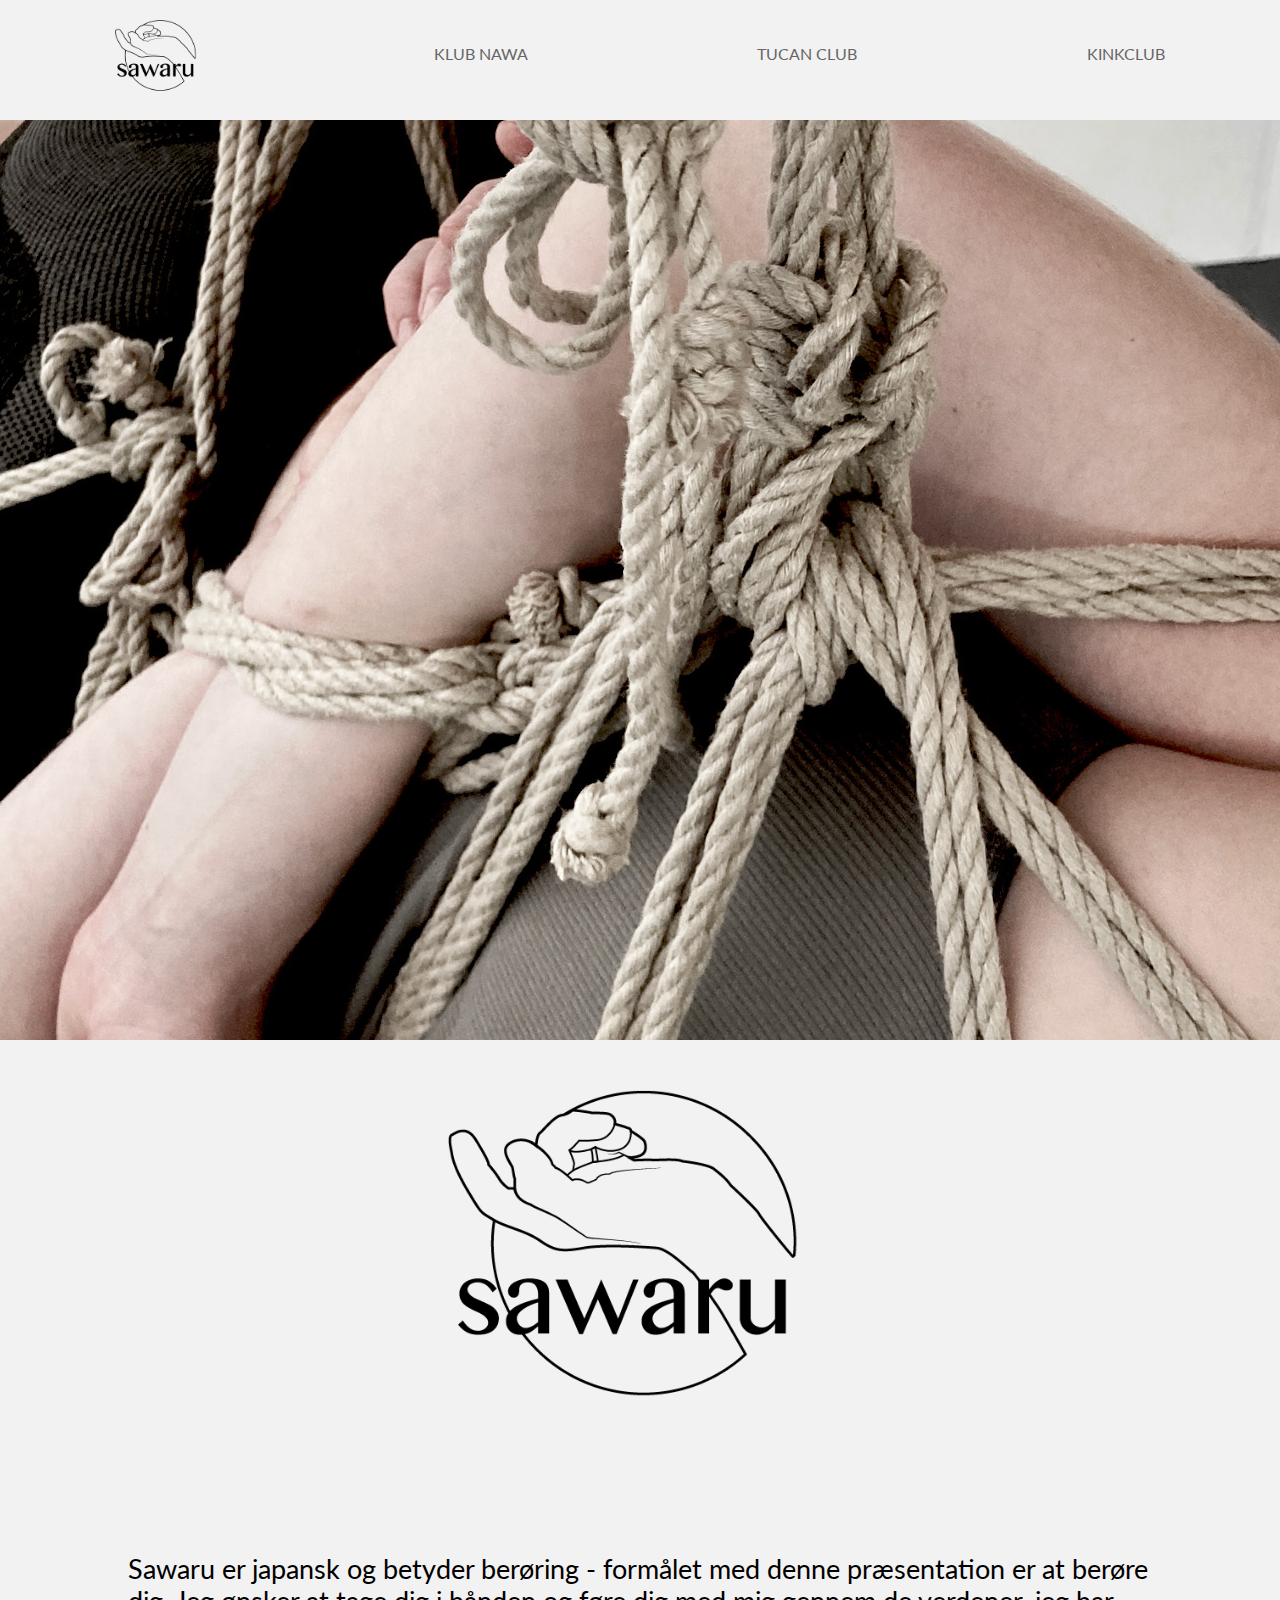
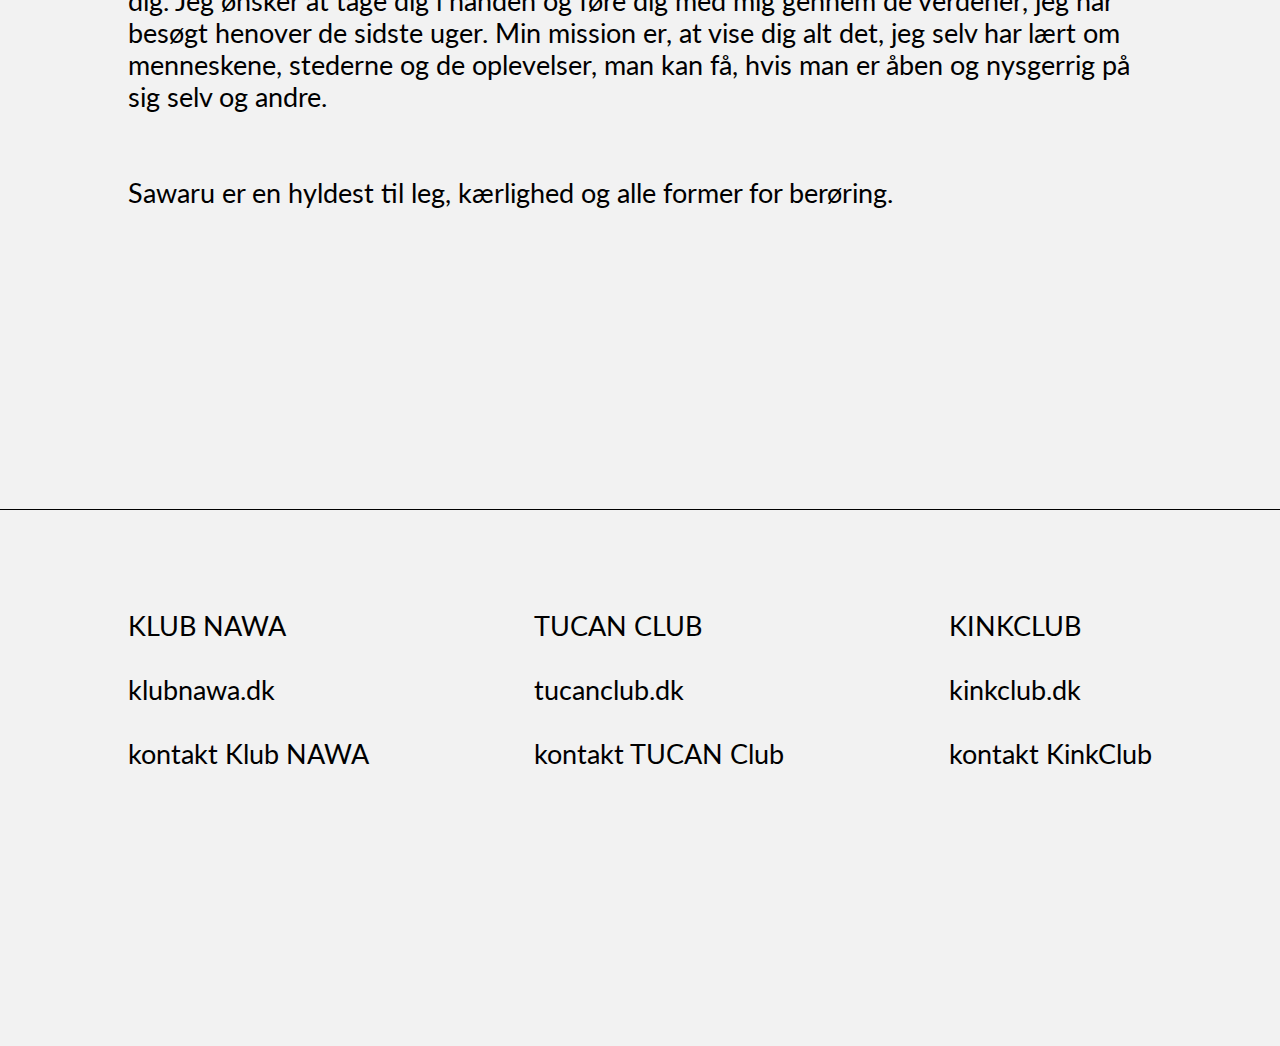
==== commit db605b04: "Næsten færdigt" ====
--- a/index.html
+++ b/index.html
@@ -4,29 +4,27 @@
     <meta charset="UTF-8">
     <meta http-equiv="X-UA-Compatible" content="IE=edge">
     <meta name="viewport" content="width=device-width, initial-scale=1.0">
-<!--fonts-->
+
+    <!--ekstra robot halløj, så google ikke ser mine juicy billeder-->
+    <meta name=”robots” content=”nofollow” />
 
     <link rel="preconnect" href="https://fonts.googleapis.com"> 
     <link rel="preconnect" href="https://fonts.gstatic.com" crossorigin> 
     <link href="https://fonts.googleapis.com/css2?family=Poiret+One&display=swap" rel="stylesheet">
     
     <link rel="preconnect" href="https://fonts.googleapis.com"> 
-<link rel="preconnect" href="https://fonts.gstatic.com" crossorigin> 
-<link href="https://fonts.googleapis.com/css2?family=Lato:wght@100&display=swap" rel="stylesheet">
-
-    <link rel="preconnect" href="https://fonts.googleapis.com"> 
-<link rel="preconnect" href="https://fonts.gstatic.com" crossorigin> 
-<link href="https://fonts.googleapis.com/css2?family=Quicksand:wght@300&display=swap" rel="stylesheet">
+    <link rel="preconnect" href="https://fonts.gstatic.com" crossorigin> 
+    <link href="https://fonts.googleapis.com/css2?family=Lato:wght@100&display=swap" rel="stylesheet">
 
     <link rel="stylesheet" href="styles.css">
     <title>Document</title>
 </head>
-<body>
+<body id="nawabody">
     <header>  
         <nav>
             <div>
                 <a href="index.html">   
-                <img id="logo" src="images/sawaru.png" alt="sawaru"></a> 
+                <img id="logo" src="images/sawaru.png" alt="sawaru"></a>  
             </div>
                     <div class="dropdown">
                         <a href="nawa.html">KLUB NAWA</a>
@@ -123,6 +121,26 @@
     
 
     <img id="sawaru" src="images/sawaru.png">
+    <p class="kasseløsp">Sawaru er japansk og betyder berøring - formålet med denne præsentation er at berøre dig. Jeg ønsker at tage dig i hånden og føre dig med mig gennem de verdener, jeg har besøgt henover de sidste uger. Min mission er, at vise dig alt det, jeg selv har lært om menneskene, stederne og de oplevelser, man kan få, hvis man er åben og nysgerrig på sig selv og andre. 
+        </br></br></br>
+        Sawaru er en hyldest til leg, kærlighed og alle former for berøring.
+    </p>
 
+    <footer>
+        <div>
+            <p>KLUB NAWA </br></br> <a href="http://klubnawa.dk" target="_blank">klubnawa.dk</a></br></br> <a href="http://klubnawa.dk/index.php/kontakt/" target="_blank">kontakt Klub NAWA</a></p>
+        </br></br></br></br></br></br></br>
+        </div>
+
+        <div>
+            <p>TUCAN CLUB </br></br> <a href="https://tucanclub.dk/forside/" target="_blank">tucanclub.dk</a></br></br> <a href="https://tucanclub.dk/om-tucan-club/" target="_blank">kontakt TUCAN Club</a></p>
+            </br></br></br></br></br></br></br>
+        </div>
+
+        <div>
+            <p>KINKCLUB </br></br> <a href="https://kinkclub.dk" target="_blank">kinkclub.dk</a></br></br> <a href="https://kinkclub.dk/contact-us/" target="_blank">kontakt KinkClub</a></p>
+        </br></br></br></br></br></br></br>
+        </div>
+    </footer>
 </main>
 </body>--- a/styles.css
+++ b/styles.css
@@ -7,8 +7,6 @@
 
 #nawabody{
     background-color: #f2f2f2;
-    /*background-image: url(images/Nbaggrund.jpg);
-    background-size: 100% 100%;*/
 }
 #nawabody p{
     color: black;
@@ -21,8 +19,6 @@
 
 #tucanbody{
     background-color: #232323;
-    /*background-image: url(images/tbaggrund.jpg);
-    background-size: 100% 100%;*/
 }
 #tucanbody p{
     color: white;
@@ -449,7 +445,7 @@
     width: 30%;
     height: auto;
     margin: auto;
-    margin-bottom: 40px;
+    margin-bottom: -100px;
     margin-top: 50px;
     display: block;
 }
@@ -508,6 +504,36 @@
     width: 80%;
     height: auto;
     display: none;
+}
+footer{
+    width: 100%;
+    height: auto;
+    display: flex;
+    justify-content: space-between;
+    gap: inherit;
+    background-color: #f2f2f2;
+    padding-left: 10%;
+    padding-right: 10%;
+    padding-top: 100px;
+    padding-bottom: 150px;
+    border-top-color: black;
+    border-top-style: solid;
+    border-top-width: 1px;
+    margin-top: 300px;
+}
+#tucanbody footer{
+    background-color: #232323;
+    border-top-color: white;
+}
+#tucanbody footer a{
+    color: white;
+}
+
+#kinkclubbody footer{
+    background-color: black;
+}
+#kinkclubbody footer a{
+    color: white;
 }
 @media screen and (max-width: 900px){
    
@@ -859,4 +885,8 @@
         padding-bottom: 100px;
         padding-top: 0px;
     }
+    footer{
+        flex-direction: column;
+        margin-top: 50px;
+    }
 }